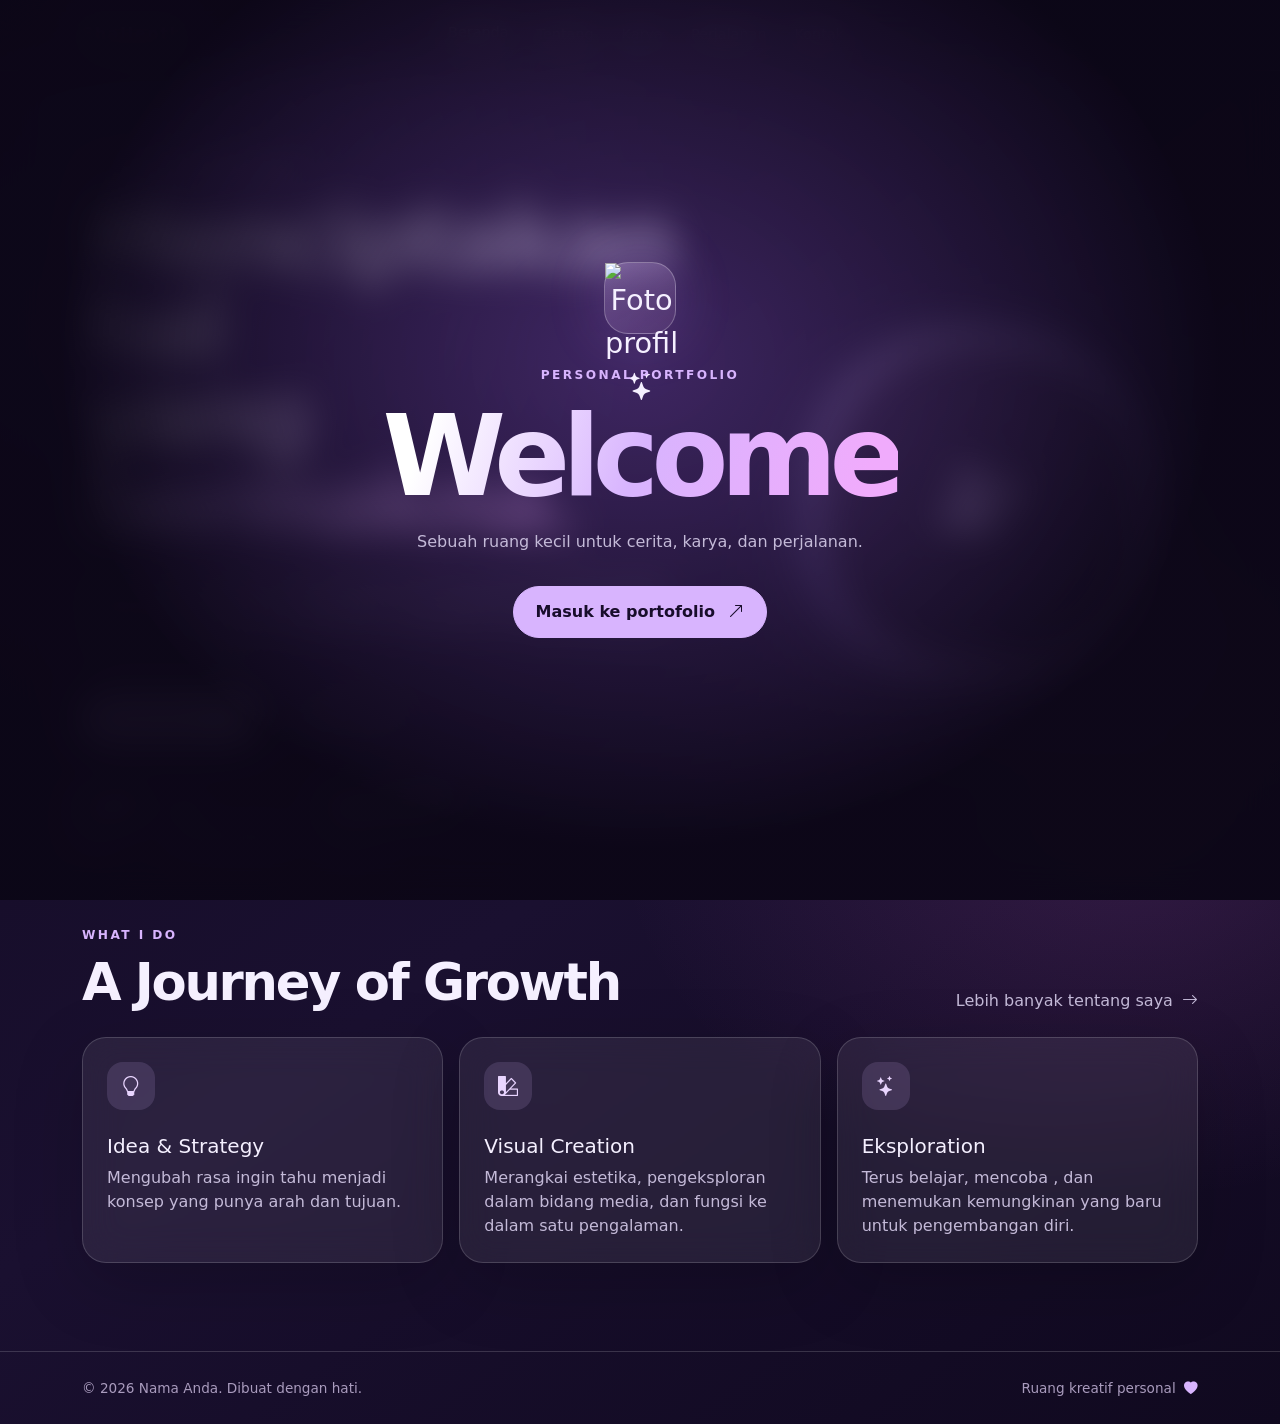
==== Index.html @ 3fd812b0 "first commit" ====
<!DOCTYPE html>
<html lang="id">
    <head>
        <meta charset="utf-8">
        <meta name="viewport" content="width=device-width,initial-scale=1">
        <meta name="theme-color" content="#10091f">
        <title>Shailenth — Portofolio Personal</title>
        <link href="https://cdn.jsdelivr.net/npm/bootstrap@5.3.8/dist/css/bootstrap.min.css" integrity="sha384-sRIl4kxILFvY47J16cr9ZwB07vP4J8+LH7qKQnuqkuIAvNWLzeN8tE5YBujZqJLB" crossorigin="anonymous" rel="stylesheet">
        <link href="https://cdn.jsdelivr.net/npm/bootstrap-icons@1.11.3/font/bootstrap-icons.min.css" rel="stylesheet">
        <link href="styles.css" rel="stylesheet">
    </head>
    <body data-page="home">
        <div class="welcome-screen" id="welcomeScreen">
            <div class="welcome-inner">
                <div class="welcome-mark"><img class="welcome-photo" id="welcomePhoto" src="images/foto ciu.jpg" alt="Foto profil"><i class="bi bi-stars" id="welcomePlaceholder"></i></div>
                <div class="eyebrow mb-3">personal portfolio</div>
                <h1 class="welcome-title gradient-text">Welcome</h1>
                <p class="welcome-sub">Sebuah ruang kecil untuk cerita, karya, dan perjalanan.</p>
                <button class="btn btn-violet" id="welcomeButton">Masuk ke portofolio <i class="bi bi-arrow-up-right ms-2"></i></button>
            </div>
        </div>
        <nav class="navbar navbar-expand-lg navbar-dark sticky-top">
            <div class="container">
                <a class="navbar-brand" href="index.html">Shailenth<span class="brand-dot">.</span></a>
                <button class="navbar-toggler" type="button" data-bs-toggle="collapse" data-bs-target="#mainNav" aria-controls="mainNav" aria-expanded="false" aria-label="Buka menu"><span class="navbar-toggler-icon"></span></button>
                <div class="collapse navbar-collapse" id="mainNav">
                    <div class="navbar-nav ms-auto">
                        <a class="nav-link active" href="index.html">Beranda</a>
                        <a class="nav-link" href="tentang.html">Tentang</a>
                        <a class="nav-link" href="karya.html">Karya</a>
                        <a class="nav-link" href="perjalanan.html">Perjalanan</a>
                        <a class="nav-link" href="kontak.html">Kontak</a>
                    </div>
                </div>
            </div>
        </nav>
        <main class="page-wrap">
            <section class="hero">
                <div class="container">
                    <div class="row align-items-center g-5">
                        <div class="col-lg-7 hero-copy reveal">
                            <div class="eyebrow mb-3">halo, saya <span data-profile="name">Shailenth</span></div>
                            <h1 class="display-title mb-4">Menciptakan hal<br><span class="gradient-text">yang bermakna.</span></h1>
                            <p class="lead-copy">Saya seorang <span data-profile="role">kreator &amp; penjelajah ide</span> yang percaya bahwa detail kecil bisa membentuk pengalaman yang besar. Selamat datang di ruang kreatif saya.</p>
                            <div class="d-flex flex-wrap gap-3 mt-4 justify-content-center justify-content-lg-start">
                                <a href="karya.html" class="btn btn-violet">Lihat karya <i class="bi bi-arrow-up-right ms-2"></i></a>
                                <a href="tentang.html" class="btn btn-outline-light">Kenali saya</a>
                            </div>
                            <div class="hero-stats">
                                <div class="stat"><strong>4.00</strong><span>GPA</span></div>
                                <div class="stat"><strong>∞</strong><span>ide yang tumbuh</span></div>
                                <div class="stat"><strong>12510055</strong><span>registrasi</span></div>
                            </div>
                        </div>
                        <div class="col-lg-5 reveal">
                            <div class="portrait-frame">
                                <img id="heroPhoto" src="" alt="Foto profil">
                                <div class="portrait-placeholder" id="heroPlaceholder"><i class="bi bi-person-heart"></i></div>
                            </div>
                        </div>
                    </div>
                </div>
            </section>
            <section class="section-pad pt-0">
                <div class="container">
                    <div class="d-flex flex-wrap align-items-end justify-content-between gap-3 mb-4 reveal">
                        <div>
                            <div class="eyebrow mb-2"> What I Do </div>
                            <h2 class="section-title mb-0">A Journey of Growth</h2>
                        </div>
                        <a class="muted" href="tentang.html">Lebih banyak tentang saya <i class="bi bi-arrow-right ms-1"></i></a>
                    </div>
                    <div class="row g-3">
                        <div class="col-md-4 reveal">
                            <div class="glass feature-card">
                                <div class="icon-bubble mb-4"><i class="bi bi-lightbulb"></i></div>
                                <h3 class="h5">Idea &amp; Strategy</h3>
                                <p class="muted mb-0">Mengubah rasa ingin tahu menjadi konsep yang punya arah dan tujuan.</p>
                            </div>
                        </div>
                        <div class="col-md-4 reveal">
                            <div class="glass feature-card">
                                <div class="icon-bubble mb-4"><i class="bi bi-palette2"></i></div>
                                <h3 class="h5">Visual Creation</h3>
                                <p class="muted mb-0">Merangkai estetika, pengeksploran dalam bidang media, dan fungsi ke dalam satu pengalaman.</p>
                            </div>
                        </div>
                        <div class="col-md-4 reveal">
                            <div class="glass feature-card">
                                <div class="icon-bubble mb-4"><i class="bi bi-stars"></i></div>
                                <h3 class="h5">Eksploration</h3>
                                <p class="muted mb-0">Terus belajar, mencoba  , dan menemukan kemungkinan yang baru untuk pengembangan diri.</p>
                            </div>
                        </div>
                    </div>
                </div>
            </section>
        </main>
        <footer class="footer">
            <div class="container d-flex flex-wrap justify-content-between gap-2"><span>© <span data-year></span> <span data-profile="name">Shailenth deytje Tahulending</span>. Dibuat dengan hati.</span><span>Ruang kreatif personal <i class="bi bi-heart-fill ms-1" style="color:#d8b4fe"></i></span></div>
        </footer>
        <div class="toast-note" id="toastNote"></div>
        <script src="https://cdn.jsdelivr.net/npm/bootstrap@5.3.8/dist/js/bootstrap.bundle.min.js" integrity="sha384-FKyoEForCGlyvwx9Hj09JcYn3nv7wiPVlz7YYwJrWVcXK/BmnVDxM+D2scQbITxI" crossorigin="anonymous"></script><script src="app.js"></script>
    </body>
</html>
---- styles.css ----
/* VIOLET / portfolio starter */
:root {
    --ink: #f5f0ff;
    --muted: #c4bad8;
    --purple: #a78bfa;
    --pink: #f0abfc;
    --line: rgba(255,255,255,.16);
    --glass: rgba(255,255,255,.075);
    --deep: #10091f;
}

* {
    box-sizing: border-box;
}

html {
    scroll-behavior: smooth;
}

body {
    margin: 0;
    min-height: 100vh;
    background: radial-gradient(ellipse at 12% 10%,rgba(123,74,206,.28),transparent 34%),radial-gradient(ellipse at 88% 58%,rgba(201,94,207,.16),transparent 32%),linear-gradient(145deg,#10091f,#1a1030 55%,#10091f);
    color: var(--ink);
    font-family: Inter,ui-sans-serif,system-ui,-apple-system,"Segoe UI",sans-serif;
    overflow-x: hidden;
}

body:before,body:after {
    content: "";
    position: fixed;
    z-index: -1;
    pointer-events: none;
    border-radius: 50%;
    filter: blur(2px);
    opacity: .45;
    animation: drift 18s ease-in-out infinite alternate;
}

body:before {
    width: 35vw;
    height: 35vw;
    min-width: 260px;
    min-height: 260px;
    top: 14%;
    left: -12%;
    background: radial-gradient(circle,rgba(135,87,230,.32),transparent 70%);
}

body:after {
    width: 38vw;
    height: 38vw;
    min-width: 280px;
    min-height: 280px;
    right: -14%;
    bottom: 4%;
    background: radial-gradient(circle,rgba(219,108,207,.22),transparent 70%);
    animation-delay: -8s;
}

@keyframes drift {
    to {
        transform: translate(8vw,-5vh) scale(1.12);
    }

}

a {
    color: inherit;
    text-decoration: none;
}

.navbar {
    background: rgba(15,8,29,.55);
    backdrop-filter: blur(20px);
    border-bottom: 1px solid var(--line);
    padding: 1rem 0;
}

.navbar-brand {
    font-weight: 800;
    letter-spacing: .14em;
    font-size: .95rem;
}

.brand-dot {
    color: var(--pink);
}

.nav-link {
    color: #cfc5e0!important;
    font-size: .9rem;
    margin-left: .75rem;
    transition: color .25s,transform .25s;
}

.nav-link:hover,.nav-link.active {
    color: white!important;
    transform: translateY(-2px);
}

.navbar-toggler {
    border-color: var(--line);
}

.navbar-toggler:focus {
    box-shadow: 0 0 0 .2rem rgba(167,139,250,.2);
}

.navbar-toggler-icon {
    filter: invert(1);
}

@media (min-width:992px) {
    .navbar > .container {
        display: grid;
        grid-template-columns: minmax(140px,1fr) auto minmax(140px,1fr);
        align-items: center;
    }

    .navbar-brand {
        grid-column: 1;
        justify-self: start;
    }

    .navbar-collapse {
        grid-column: 2;
        justify-self: center;
    }

    .navbar-nav {
        margin-inline: auto !important;
        justify-content: center;
    }
}

.page-wrap {
    min-height: calc(100vh - 80px);
}

.container-narrow {
    max-width: 1080px;
}

.eyebrow {
    color: #d8b4fe;
    text-transform: uppercase;
    letter-spacing: .2em;
    font-size: .76rem;
    font-weight: 700;
}

.display-title {
    font-size: clamp(2.8rem,7vw,6.3rem);
    line-height: .99;
    letter-spacing: -.06em;
    font-weight: 750;
}

.gradient-text {
    background: linear-gradient(110deg,#fff 10%,#d8b4fe 50%,#f0abfc 92%);
    -webkit-background-clip: text;
    background-clip: text;
    color: transparent;
}

.lead-copy {
    color: var(--muted);
    font-size: 1.1rem;
    line-height: 1.8;
    max-width: 620px;
}

.glass {
    background: var(--glass);
    border: 1px solid var(--line);
    backdrop-filter: blur(18px);
    box-shadow: 0 20px 70px rgba(0,0,0,.18);
    border-radius: 24px;
}

.btn-violet {
    --bs-btn-color: #180d2b;
    --bs-btn-bg: #d8b4fe;
    --bs-btn-border-color: #d8b4fe;
    --bs-btn-hover-color: #10091f;
    --bs-btn-hover-bg: #f0abfc;
    --bs-btn-hover-border-color: #f0abfc;
    border-radius: 999px;
    padding: .82rem 1.35rem;
    font-weight: 700;
    transition: transform .25s,box-shadow .25s;
}

.btn-violet:hover {
    transform: translateY(-3px);
    box-shadow: 0 12px 30px rgba(216,180,254,.24);
}

.btn-outline-light {
    border-radius: 999px;
    padding: .82rem 1.25rem;
    border-color: rgba(255,255,255,.28);
}

.hero {
    padding: clamp(4rem,10vh,8rem) 0 5rem;
}

.hero-copy {
    position: relative;
    z-index: 1;
}

.portrait-frame {
    width: min(340px,72vw);
    aspect-ratio: 1;
    margin: auto;
    border-radius: 45% 45% 42% 42%;
    padding: 9px;
    background: linear-gradient(145deg,#e9d5ff,#a78bfa 48%,#f0abfc);
    box-shadow: 0 25px 90px rgba(167,139,250,.28);
    transform: rotate(3deg);
    animation: float 6s ease-in-out infinite;
}

.portrait-frame img {
    width: 100%;
    height: 100%;
    object-fit: cover;
    border-radius: inherit;
    background: #28183d;
}

.portrait-placeholder {
    height: 100%;
    display: grid;
    place-items: center;
    border-radius: inherit;
    background: linear-gradient(140deg,#312044,#1b122c);
    color: #cfb4ef;
    font-size: 5rem;
}

.portrait-frame img[src=""] {
    display: none;
}

@keyframes float {
    50% {
        transform: translateY(-12px) rotate(-1deg);
    }

}

.hero-stats {
    display: flex;
    gap: 2.2rem;
    margin-top: 2.7rem;
}

.stat strong {
    font-size: 1.45rem;
}

.stat span {
    display: block;
    color: var(--muted);
    font-size: .82rem;
    margin-top: .2rem;
}

.section-pad {
    padding: 5.5rem 0;
}

.section-title {
    font-size: clamp(2rem,4vw,3.3rem);
    letter-spacing: -.045em;
    font-weight: 700;
}

.muted {
    color: var(--muted);
}

.feature-card {
    padding: 1.5rem;
    height: 100%;
    transition: transform .3s,border-color .3s;
}

.feature-card:hover,.project-card:hover {
    transform: translateY(-6px);
    border-color: rgba(216,180,254,.48);
}

.icon-bubble {
    width: 48px;
    height: 48px;
    border-radius: 16px;
    display: grid;
    place-items: center;
    background: rgba(216,180,254,.14);
    color: #e9d5ff;
    font-size: 1.25rem;
}

.page-heading {
    padding: 5rem 0 2.5rem;
    text-align: center;
}

.page-heading .section-title {
    font-size: clamp(2.5rem,6vw,4.6rem);
}

.page-heading .lead-copy {
    margin-inline: auto;
}

.profile-card {
    padding: 2rem;
}

.form-control,.form-select {
    color: var(--ink);
    background: rgba(14,8,27,.6);
    border: 1px solid var(--line);
    border-radius: 12px;
    padding: .78rem 1rem;
}

.form-control:focus,.form-select:focus {
    color: white;
    background: rgba(14,8,27,.8);
    border-color: #c4a4fa;
    box-shadow: 0 0 0 .2rem rgba(167,139,250,.15);
}

.form-control::placeholder {
    color: #9e91b2;
}

.form-label {
    color: #e8def5;
    font-size: .9rem;
}

.form-select option {
    background: #211431;
    color: #fff;
}

.upload-box {
    border: 1px dashed rgba(216,180,254,.42);
    border-radius: 16px;
    padding: 1rem;
    color: var(--muted);
}

.project-card {
    overflow: hidden;
    transition: transform .3s,border-color .3s;
}

.project-image {
    width: 100%;
    height: 220px;
    object-fit: cover;
    background: linear-gradient(140deg,#332248,#171023);
}

.project-placeholder {
    height: 220px;
    display: grid;
    place-items: center;
    color: #c4a4fa;
    font-size: 3rem;
    background: radial-gradient(circle at 50% 30%,rgba(167,139,250,.24),transparent 60%),#211431;
}

.project-content {
    padding: 1.2rem;
}

.timeline {
    position: relative;
    padding-left: 1.6rem;
}

.timeline:before {
    content: "";
    position: absolute;
    left: 5px;
    top: 8px;
    bottom: 10px;
    width: 1px;
    background: linear-gradient(#d8b4fe,rgba(216,180,254,.08));
}

.timeline-item {
    position: relative;
    padding: 0 0 2rem 1rem;
}

.timeline-item:before {
    content: "";
    position: absolute;
    left: -1.6rem;
    top: .28rem;
    width: 12px;
    height: 12px;
    border-radius: 50%;
    background: #d8b4fe;
    box-shadow: 0 0 18px #c4a4fa;
}

.contact-link {
    padding: 1.1rem 1.2rem;
    display: flex;
    align-items: center;
    gap: 1rem;
    transition: transform .25s;
}

.contact-link:hover {
    transform: translateX(5px);
}

.footer {
    border-top: 1px solid var(--line);
    color: #a99bbd;
    padding: 1.6rem 0;
    font-size: .85rem;
}

.reveal {
    opacity: 0;
    transform: translateY(22px);
    transition: opacity .7s ease,transform .7s ease;
}

.reveal.visible {
    opacity: 1;
    transform: none;
}

.welcome-screen {
    position: fixed;
    inset: 0;
    z-index: 2000;
    display: grid;
    place-items: center;
    background: radial-gradient(ellipse at 50% 40%,rgba(97,60,146,.55),rgba(12,7,23,.96) 64%);
    backdrop-filter: blur(18px);
    transition: opacity .8s,visibility .8s;
}

.welcome-screen.leaving {
    opacity: 0;
    visibility: hidden;
}

.welcome-inner {
    text-align: center;
    padding: 2rem;
    animation: welcomeIn 1.2s ease both;
}

.welcome-mark {
    width: 72px;
    height: 72px;
    border-radius: 24px;
    margin: 0 auto 2rem;
    display: grid;
    place-items: center;
    font-size: 1.8rem;
    background: linear-gradient(145deg,rgba(216,180,254,.3),rgba(240,171,252,.12));
    border: 1px solid rgba(255,255,255,.26);
    box-shadow: 0 0 60px rgba(195,142,255,.2);
}

@keyframes welcomeIn {
    from {
        opacity: 0;
        transform: translateY(18px);
    }

    to {
        opacity: 1;
        transform: none;
    }

}

.welcome-title {
    font-size: clamp(3.7rem,12vw,7rem);
    font-weight: 800;
    letter-spacing: -.07em;
    line-height: 1;
}

.welcome-sub {
    color: var(--muted);
    margin: 1.1rem 0 2rem;
}

.toast-note {
    position: fixed;
    right: 1rem;
    bottom: 1rem;
    z-index: 2100;
    background: #241533;
    color: #f5f0ff;
    border: 1px solid var(--line);
    padding: .8rem 1.1rem;
    border-radius: 14px;
    opacity: 0;
    transform: translateY(12px);
    transition: .3s;
    pointer-events: none;
}

.toast-note.show {
    opacity: 1;
    transform: none;
}

.empty-hint {
    border: 1px dashed var(--line);
    border-radius: 18px;
    padding: 2rem;
    text-align: center;
    color: var(--muted);
}

@media(max-width:767px) {
    .hero {
        text-align: center;
        padding-top: 3.5rem;
    }

    .hero .lead-copy {
        margin-inline: auto;
    }

    .hero-stats {
        justify-content: center;
    }

    .portrait-frame {
        margin-top: 3rem;
    }

    .section-pad {
        padding: 4rem 0;
    }

    .nav-link {
        margin-left: 0;
    }

    .page-heading {
        padding-top: 3.5rem;
    }

}
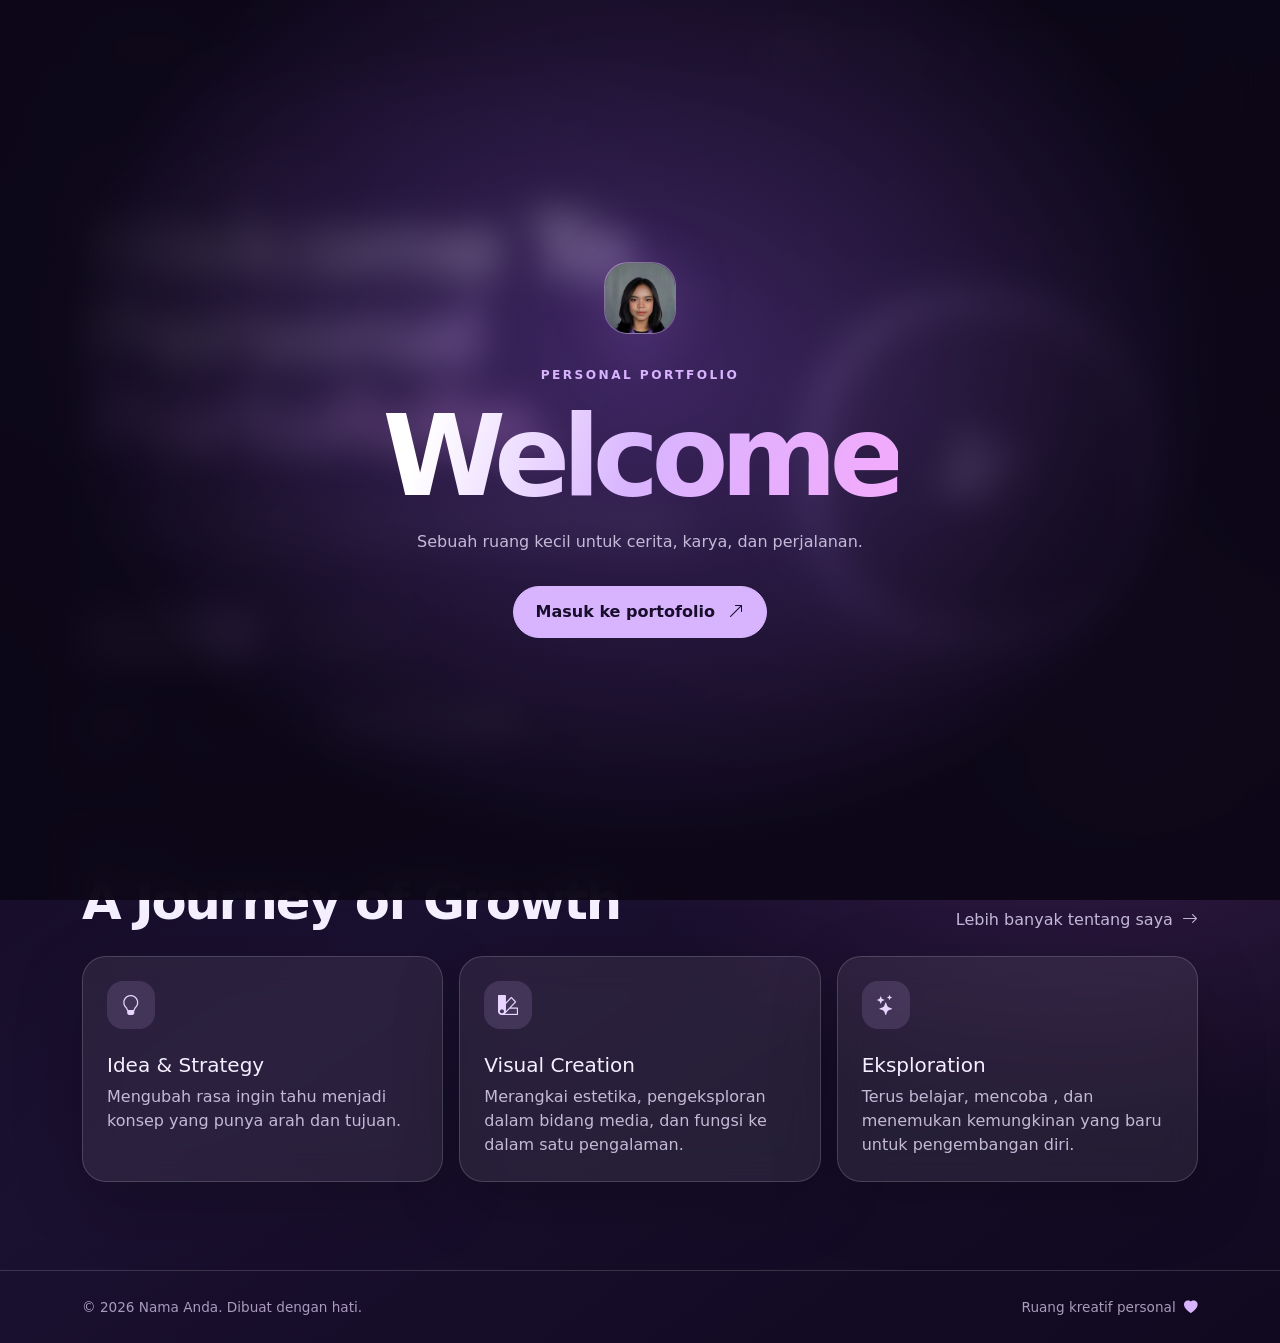
==== commit 19dfcda8: "update index.html and tentang.html, add new images" ====
--- a/Index.html
+++ b/Index.html
@@ -12,7 +12,7 @@
     <body data-page="home">
         <div class="welcome-screen" id="welcomeScreen">
             <div class="welcome-inner">
-                <div class="welcome-mark"><img class="welcome-photo" id="welcomePhoto" src="images/foto ciu.jpg" alt="Foto profil"><i class="bi bi-stars" id="welcomePlaceholder"></i></div>
+                <div class="welcome-mark"><img class="welcome-photo" id="welcomePhoto" src="images/foto ciu.jpeg" alt="Foto profil"><i id="welcomePlaceholder"></i></div>
                 <div class="eyebrow mb-3">personal portfolio</div>
                 <h1 class="welcome-title gradient-text">Welcome</h1>
                 <p class="welcome-sub">Sebuah ruang kecil untuk cerita, karya, dan perjalanan.</p>
@@ -40,8 +40,8 @@
                     <div class="row align-items-center g-5">
                         <div class="col-lg-7 hero-copy reveal">
                             <div class="eyebrow mb-3">halo, saya <span data-profile="name">Shailenth</span></div>
-                            <h1 class="display-title mb-4">Menciptakan hal<br><span class="gradient-text">yang bermakna.</span></h1>
-                            <p class="lead-copy">Saya seorang <span data-profile="role">kreator &amp; penjelajah ide</span> yang percaya bahwa detail kecil bisa membentuk pengalaman yang besar. Selamat datang di ruang kreatif saya.</p>
+                            <h1 class="display-title mb-4">Welcome To<br><span class="gradient-text">Personal Portofolio.</span></h1>
+                            <p class="lead-copy">Saya <span data-profile="role">kreator &amp; penjelajah ide</span> yang percaya bahwa detail kecil bisa membentuk pengalaman yang besar. Selamat datang di ruang kreatif saya.</p>
                             <div class="d-flex flex-wrap gap-3 mt-4 justify-content-center justify-content-lg-start">
                                 <a href="karya.html" class="btn btn-violet">Lihat karya <i class="bi bi-arrow-up-right ms-2"></i></a>
                                 <a href="tentang.html" class="btn btn-outline-light">Kenali saya</a>
@@ -49,7 +49,7 @@
                             <div class="hero-stats">
                                 <div class="stat"><strong>4.00</strong><span>GPA</span></div>
                                 <div class="stat"><strong>∞</strong><span>ide yang tumbuh</span></div>
-                                <div class="stat"><strong>12510055</strong><span>registrasi</span></div>
+                                <div class="stat"><strong>105022510109</strong><span>Nomor Induk Mahasiswa</span></div>
                             </div>
                         </div>
                         <div class="col-lg-5 reveal">
--- a/styles.css
+++ b/styles.css
@@ -9,7 +9,7 @@
     --deep: #10091f;
 }
 
-* {
+*, *:before, *:after {
     box-sizing: border-box;
 }
 
@@ -62,7 +62,6 @@
     to {
         transform: translate(8vw,-5vh) scale(1.12);
     }
-
 }
 
 a {
@@ -71,10 +70,24 @@
 }
 
 .navbar {
+    width: min(1120px, calc(100% - 40px));
+    margin: 18px auto 0;
+    top: 18px;
     background: rgba(15,8,29,.55);
     backdrop-filter: blur(20px);
-    border-bottom: 1px solid var(--line);
-    padding: 1rem 0;
+    -webkit-backdrop-filter: blur(20px);
+    border: 1px solid var(--line);
+    border-radius: 9999px;
+    padding: .65rem 1.25rem;
+}
+
+.navbar > .container {
+    width: 100%;
+    max-width: none;
+    padding: 0;
+    display: flex;
+    align-items: center;
+    justify-content: space-between;
 }
 
 .navbar-brand {
@@ -112,25 +125,17 @@
 }
 
 @media (min-width:992px) {
-    .navbar > .container {
-        display: grid;
-        grid-template-columns: minmax(140px,1fr) auto minmax(140px,1fr);
-        align-items: center;
-    }
-
     .navbar-brand {
-        grid-column: 1;
         justify-self: start;
     }
 
     .navbar-collapse {
-        grid-column: 2;
-        justify-self: center;
+        flex-grow: 0;
     }
 
     .navbar-nav {
-        margin-inline: auto !important;
-        justify-content: center;
+        margin-left: auto !important;
+        justify-content: flex-end;
     }
 }
 
@@ -250,7 +255,6 @@
     50% {
         transform: translateY(-12px) rotate(-1deg);
     }
-
 }
 
 .hero-stats {
@@ -290,7 +294,7 @@
     transition: transform .3s,border-color .3s;
 }
 
-.feature-card:hover,.project-card:hover {
+.feature-card:hover,.project-card:hover, .gallery-card:hover {
     transform: translateY(-6px);
     border-color: rgba(216,180,254,.48);
 }
@@ -475,10 +479,19 @@
     margin: 0 auto 2rem;
     display: grid;
     place-items: center;
+    overflow: hidden;
     font-size: 1.8rem;
     background: linear-gradient(145deg,rgba(216,180,254,.3),rgba(240,171,252,.12));
     border: 1px solid rgba(255,255,255,.26);
     box-shadow: 0 0 60px rgba(195,142,255,.2);
+}
+
+.welcome-photo {
+    display: block;
+    width: 100%;
+    height: 100%;
+    object-fit: cover;
+    border-radius: inherit;
 }
 
 @keyframes welcomeIn {
@@ -486,12 +499,10 @@
         opacity: 0;
         transform: translateY(18px);
     }
-
     to {
         opacity: 1;
         transform: none;
     }
-
 }
 
 .welcome-title {
@@ -535,34 +546,71 @@
     color: var(--muted);
 }
 
-@media(max-width:767px) {
-    .hero {
-        text-align: center;
-        padding-top: 3.5rem;
-    }
-
-    .hero .lead-copy {
-        margin-inline: auto;
-    }
-
-    .hero-stats {
-        justify-content: center;
-    }
-
-    .portrait-frame {
-        margin-top: 3rem;
-    }
-
-    .section-pad {
-        padding: 4rem 0;
-    }
-
-    .nav-link {
-        margin-left: 0;
-    }
-
-    .page-heading {
-        padding-top: 3.5rem;
-    }
-
-}
+.border-start-violet {
+    border-left: 3px solid #d8b4fe !important;
+    background: rgba(255, 255, 255, 0.03);
+    transition: transform .25s ease, border-color .25s ease;
+}
+
+.border-start-violet:hover {
+    transform: translateX(4px);
+    border-color: #f0abfc !important;
+    background: rgba(255, 255, 255, 0.05);
+}
+
+/* Styling untuk kartu galeri foto */
+.gallery-card {
+    background: rgba(255, 255, 255, 0.03);
+    border: 1px solid var(--line);
+    border-radius: 18px;
+    overflow: hidden;
+    transition: transform .3s ease, border-color .3s ease, box-shadow .3s ease;
+}
+
+.gallery-card:hover {
+    transform: translateY(-6px);
+    border-color: rgba(216, 180, 254, 0.48);
+    box-shadow: 0 15px 40px rgba(0, 0, 0, 0.25);
+}
+
+.gallery-card img {
+    width: 100%;
+    height: 210px;
+    object-fit: cover;
+    background: linear-gradient(140deg, #332248, #171023);
+    transition: transform .4s ease;
+}
+
+.gallery-card:hover img {
+    transform: scale(1.03);
+}
+/* ===================================================
+   STYLING KARTU PENDIDIKAN & PAS FOTO UTUH (3:4)
+   =================================================== */
+.education-card {
+    background: rgba(255, 255, 255, 0.03);
+    transition: transform .3s ease, border-color .3s ease, background .3s ease;
+}
+
+.education-card:hover {
+    transform: translateY(-4px);
+    background: rgba(255, 255, 255, 0.05);
+    border-color: rgba(216, 180, 254, 0.4) !important;
+}
+
+.education-img {
+    width: 100%;
+    max-width: 165px; /* Ukuran proporsional di dalam kartu */
+    aspect-ratio: 3 / 4; /* Mengikuti rasio asli pas foto agar tidak terpotong */
+    object-fit: cover;
+    object-position: top center; /* Memastikan bagian atas kepala selalu terlihat penuh */
+    margin: 0 auto;
+    display: block;
+    border: 2px solid rgba(216, 180, 254, 0.35);
+    box-shadow: 0 8px 24px rgba(0, 0, 0, 0.25);
+    transition: transform .3s ease;
+}
+
+.education-card:hover .education-img {
+    transform: scale(1.03);
+}
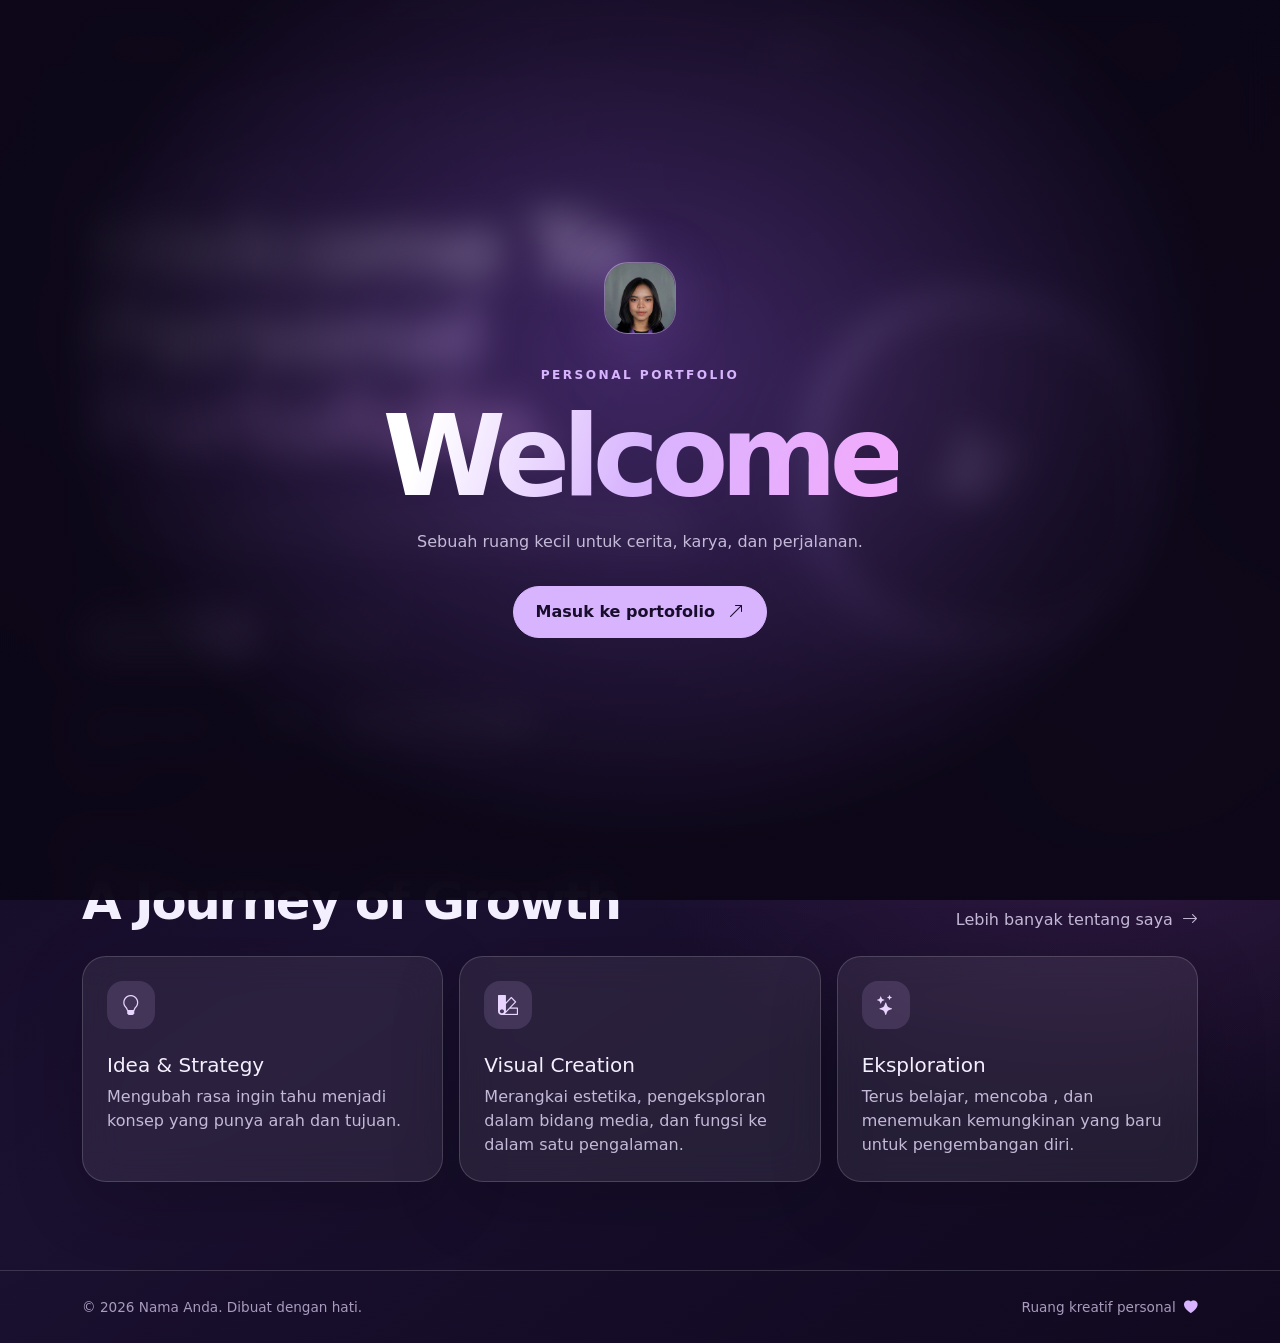
==== commit 475d8e5a: "menambahkan visual" ====
--- a/Index.html
+++ b/Index.html
@@ -47,8 +47,8 @@
                                 <a href="tentang.html" class="btn btn-outline-light">Kenali saya</a>
                             </div>
                             <div class="hero-stats">
-                                <div class="stat"><strong>4.00</strong><span>GPA</span></div>
-                                <div class="stat"><strong>∞</strong><span>ide yang tumbuh</span></div>
+                                <div class="stat"><strong>Informatic</strong><span>Majors</span></div>
+                                <div class="stat"><strong>2nd</strong><span>Year</span></div>
                                 <div class="stat"><strong>105022510109</strong><span>Nomor Induk Mahasiswa</span></div>
                             </div>
                         </div>
--- a/styles.css
+++ b/styles.css
@@ -584,6 +584,97 @@
 .gallery-card:hover img {
     transform: scale(1.03);
 }
+
+/* Animasi kartu dokumentasi Klabat University dan SMA Moment */
+.documentation-card {
+    position: relative;
+    background: rgba(255, 255, 255, 0.03);
+    border: 1px solid rgba(255, 255, 255, 0.08);
+    transition: transform .35s ease, border-color .35s ease, box-shadow .35s ease;
+}
+
+.documentation-card::after {
+    content: "";
+    position: absolute;
+    inset: 0;
+    pointer-events: none;
+    background: linear-gradient(115deg, transparent 35%, rgba(255, 255, 255, 0.16) 50%, transparent 65%);
+    transform: translateX(-130%);
+}
+
+.documentation-card:hover {
+    transform: translateY(-8px);
+    border-color: rgba(216, 180, 254, 0.55);
+    box-shadow: 0 18px 38px rgba(0, 0, 0, 0.32), 0 0 24px rgba(216, 180, 254, 0.08);
+}
+
+.documentation-card:hover::after {
+    animation: documentation-shine .75s ease;
+}
+
+.documentation-card img {
+    height: 210px;
+    object-fit: cover;
+    transition: transform .45s cubic-bezier(.2, .75, .25, 1), filter .35s ease;
+}
+
+.documentation-card:hover img {
+    transform: scale(1.06);
+    filter: brightness(1.06) saturate(1.08);
+}
+
+.reveal.visible .documentation-card {
+    animation: documentation-enter .65s cubic-bezier(.2, .75, .25, 1) both;
+}
+
+.reveal.visible .row > [class*="col"]:nth-child(1) .documentation-card {
+    animation-delay: .08s;
+}
+
+.reveal.visible .row > [class*="col"]:nth-child(2) .documentation-card {
+    animation-delay: .18s;
+}
+
+.reveal.visible .row > [class*="col"]:nth-child(3) .documentation-card {
+    animation-delay: .28s;
+}
+
+@keyframes documentation-enter {
+    from {
+        opacity: 0;
+        transform: translateY(28px) scale(.96);
+    }
+    to {
+        opacity: 1;
+        transform: translateY(0) scale(1);
+    }
+}
+
+@keyframes documentation-shine {
+    from {
+        transform: translateX(-130%);
+    }
+    to {
+        transform: translateX(130%);
+    }
+}
+
+@media (prefers-reduced-motion: reduce) {
+    .documentation-card,
+    .documentation-card img,
+    .reveal.visible .documentation-card {
+        transition: none;
+        animation: none;
+    }
+
+    .documentation-card:hover {
+        transform: none;
+    }
+
+    .documentation-card:hover img {
+        transform: none;
+    }
+}
 /* ===================================================
    STYLING KARTU PENDIDIKAN & PAS FOTO UTUH (3:4)
    =================================================== */
@@ -613,4 +704,4 @@
 
 .education-card:hover .education-img {
     transform: scale(1.03);
-}+}
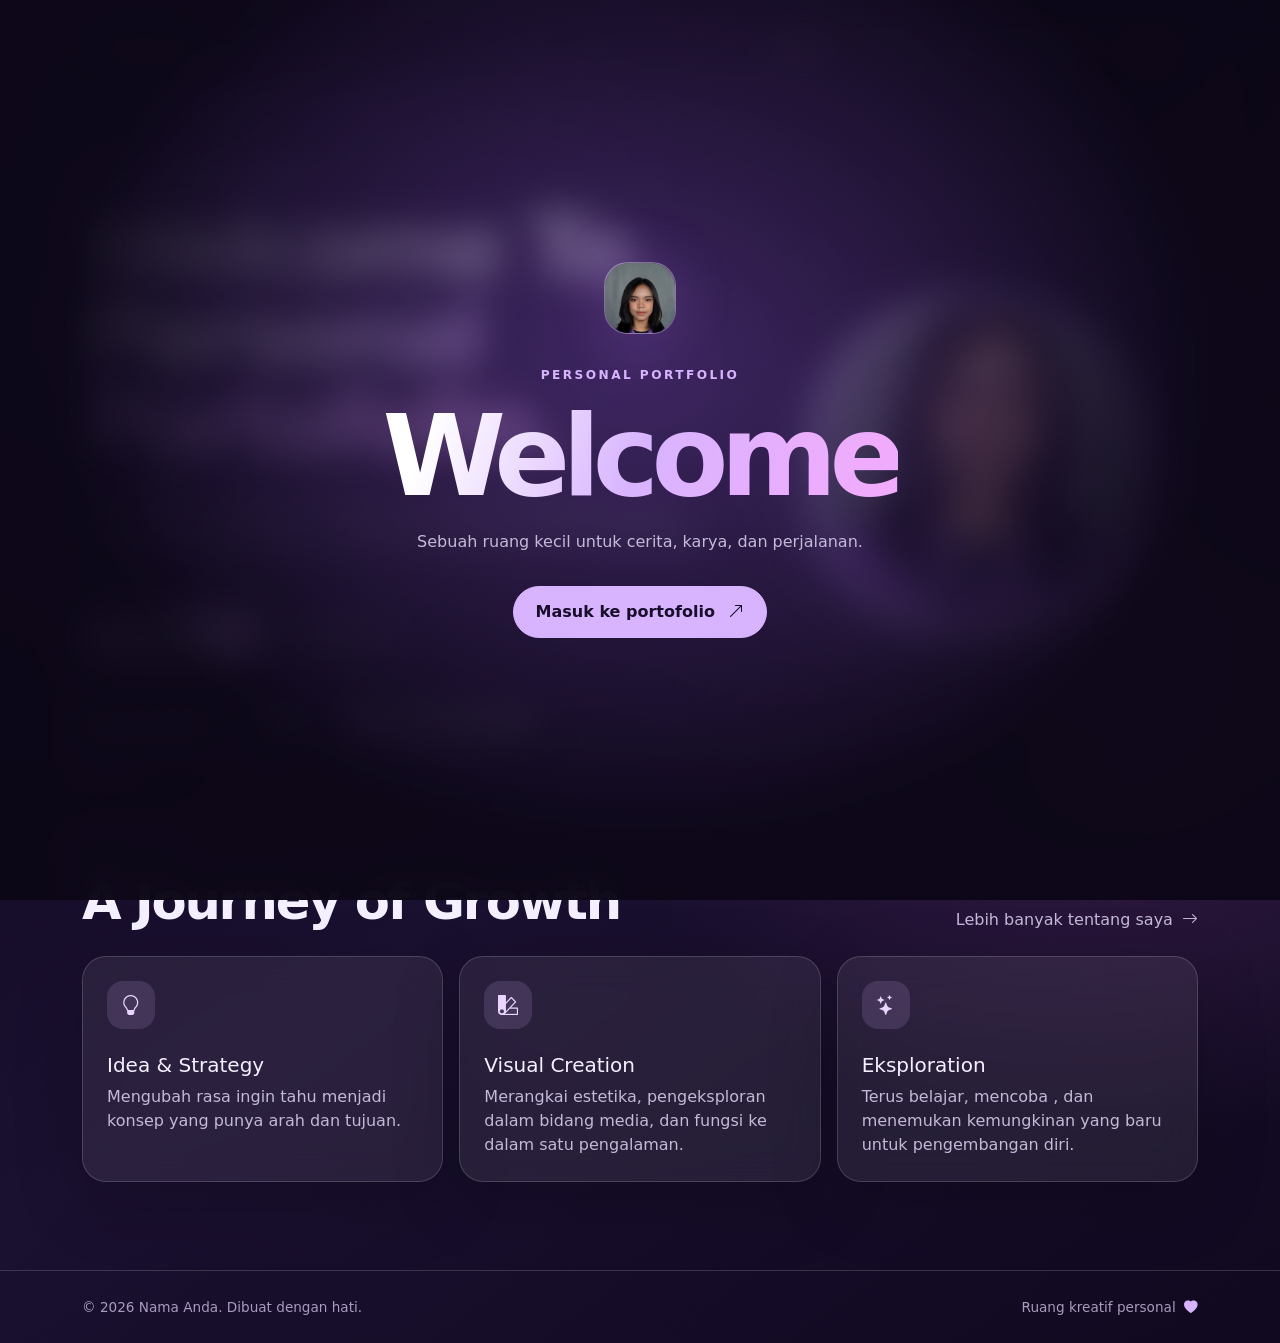
==== commit 2a5a3f19: "melengkapi yang kurang di beberapa bagian, menambahkan beberapa karya dan memperbarui lokasi dan ema" ====
--- a/Index.html
+++ b/Index.html
@@ -54,7 +54,7 @@
                         </div>
                         <div class="col-lg-5 reveal">
                             <div class="portrait-frame">
-                                <img id="heroPhoto" src="" alt="Foto profil">
+                                <img id="heroPhoto" src="images/foto ciu.jpeg" alt="Foto profil">
                                 <div class="portrait-placeholder" id="heroPlaceholder"><i class="bi bi-person-heart"></i></div>
                             </div>
                         </div>
